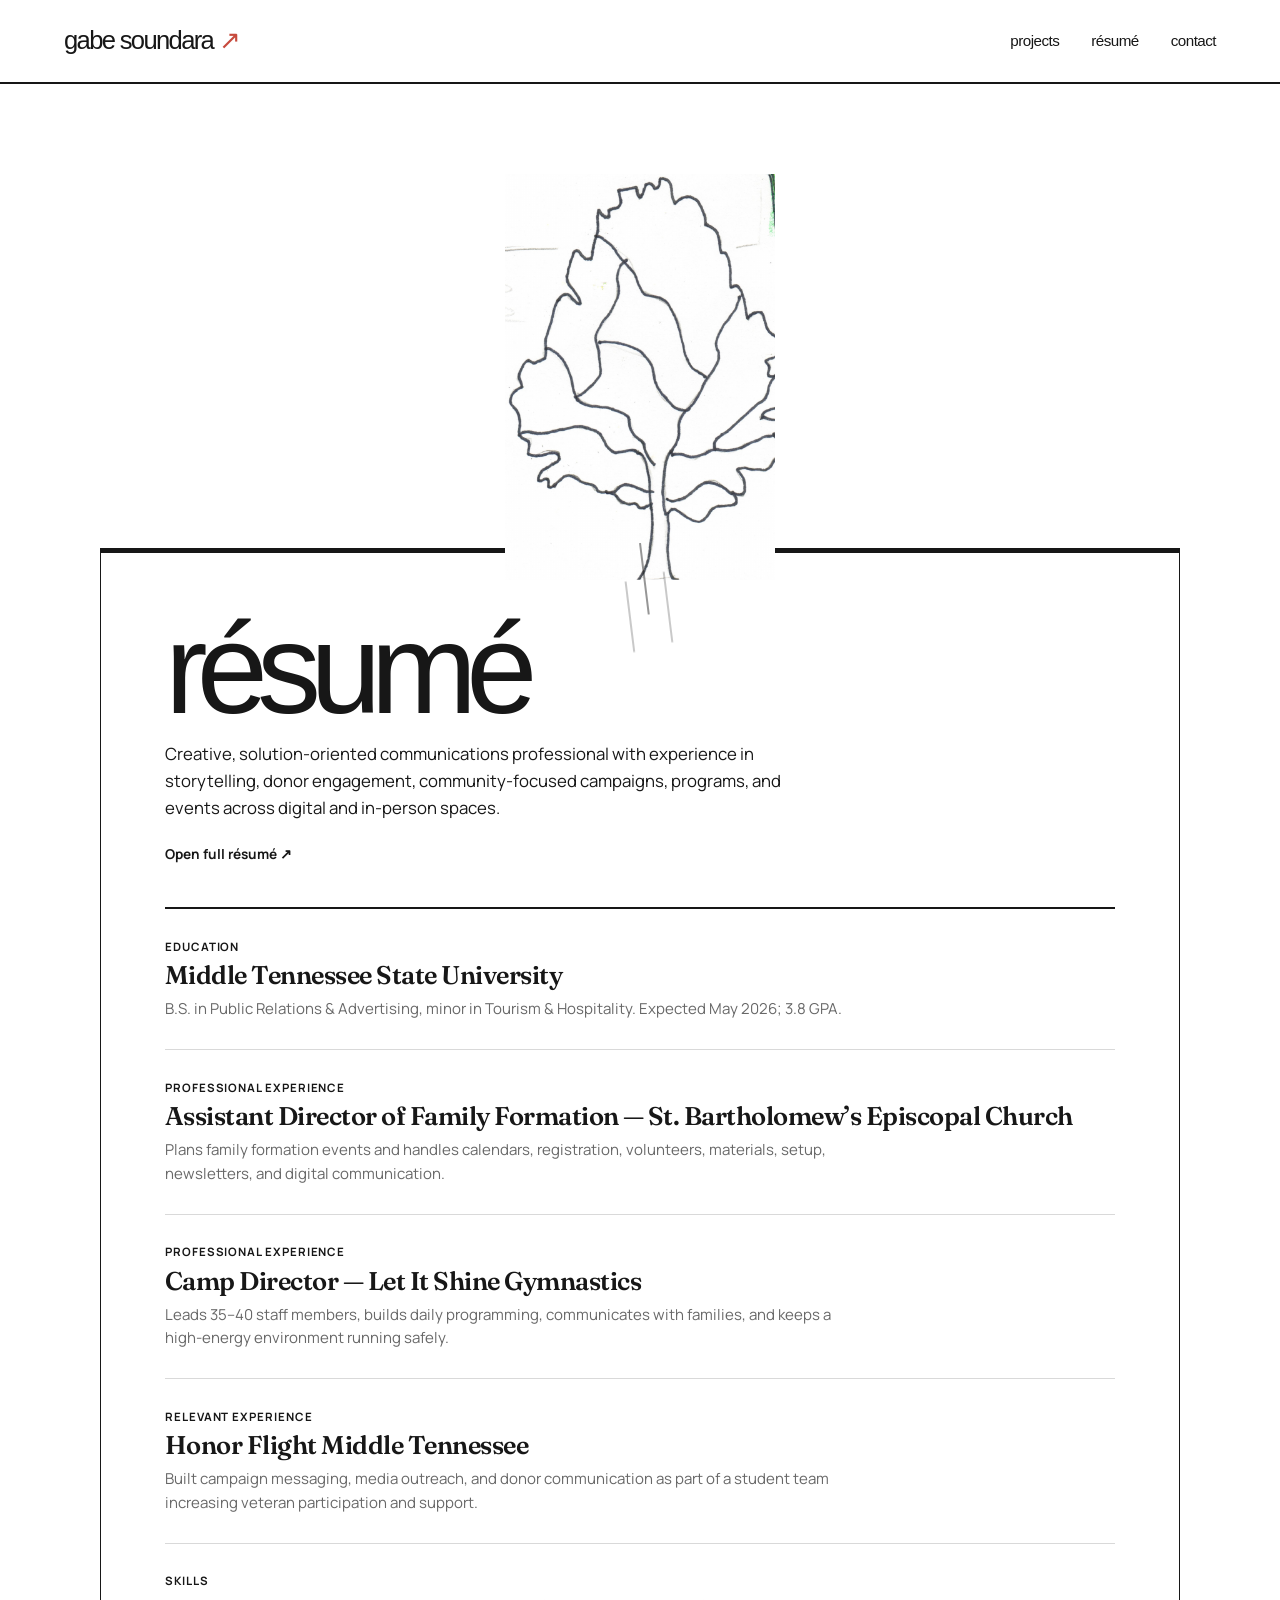
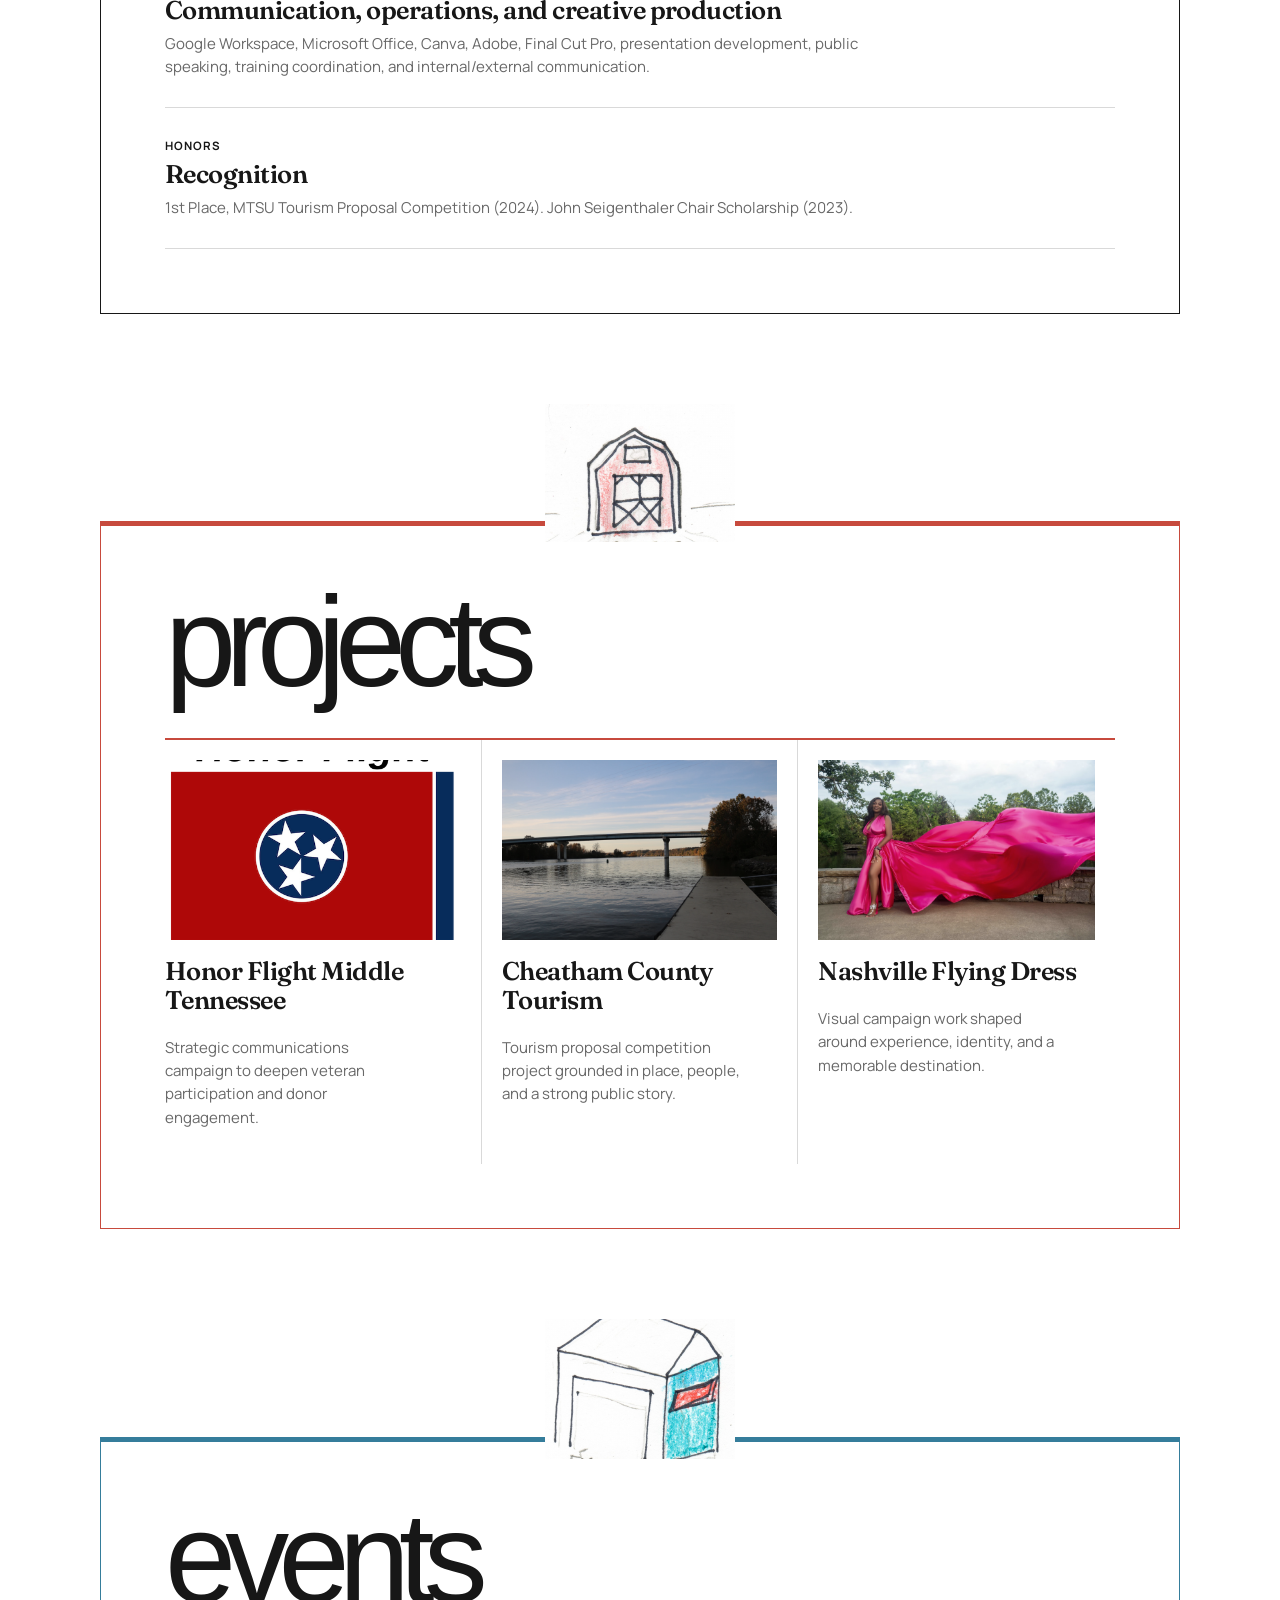
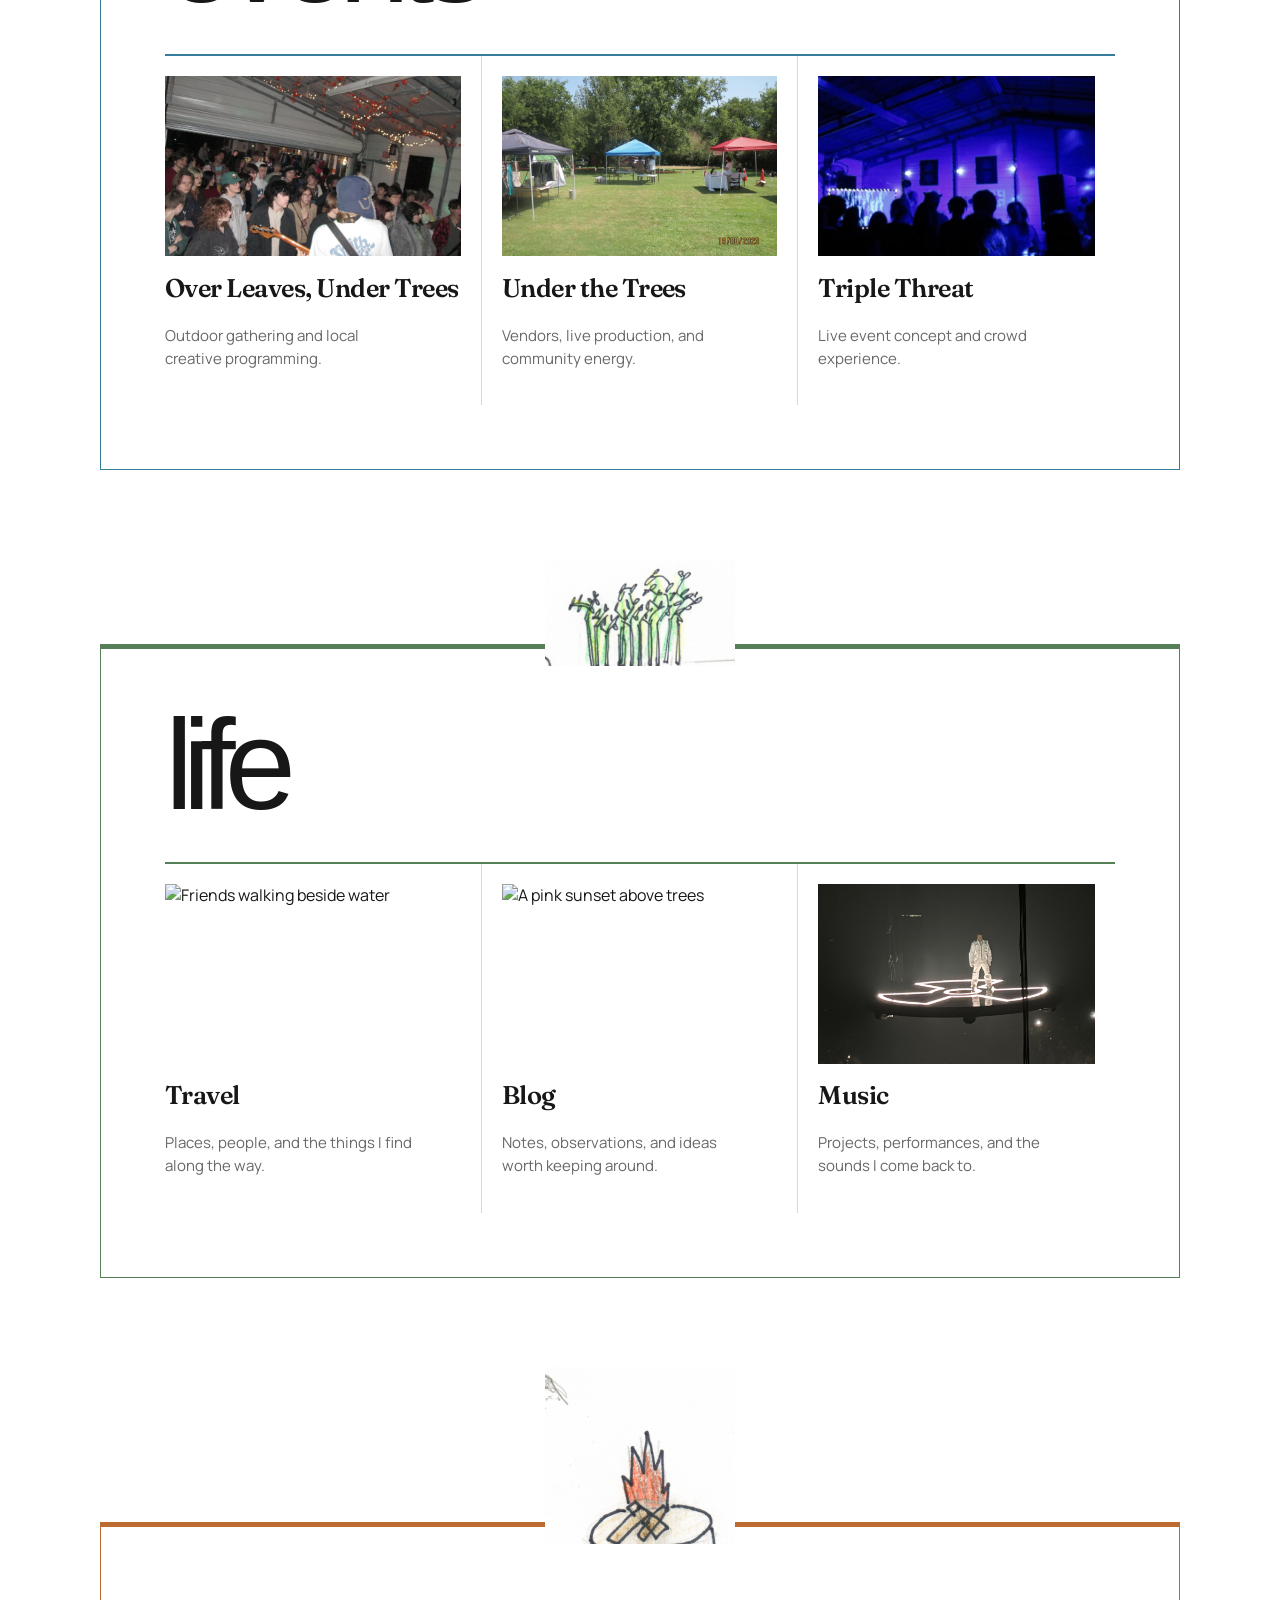
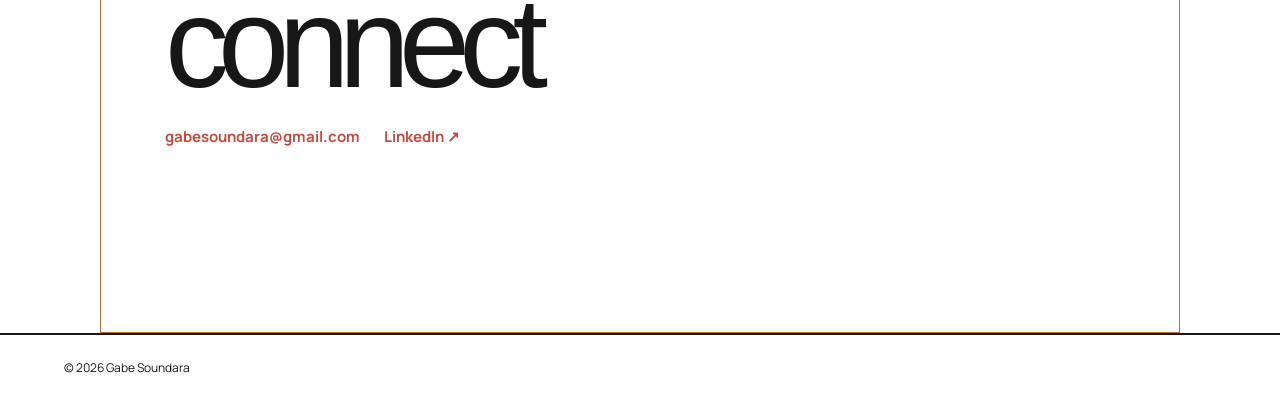
==== index.html @ fdf6e0e4 "Initial backyard portfolio site" ====
<!doctype html>
<html lang="en">
  <head>
    <meta charset="UTF-8" />
    <meta name="viewport" content="width=device-width, initial-scale=1.0" />
    <meta name="description" content="Gabe Soundara — communications, events, and creative work." />
    <title>Gabe Soundara</title>
    <link rel="preconnect" href="https://fonts.googleapis.com" />
    <link rel="preconnect" href="https://fonts.gstatic.com" crossorigin />
    <link href="https://fonts.googleapis.com/css2?family=Fraunces:opsz,wght@9..144,500;9..144,600&family=Manrope:wght@400;500;600;700&display=swap" rel="stylesheet" />
    <link rel="stylesheet" href="styles.css" />
  </head>
  <body>
    <header class="site-header">
      <a class="wordmark" href="#resume">gabe soundara <span>↗</span></a>
      <nav aria-label="Primary navigation">
        <a href="#projects">Projects</a>
        <a href="#resume">Résumé</a>
        <a href="#connect">Contact</a>
      </nav>
    </header>

    <main>
      <section id="map" class="map-section under-construction" aria-label="Interactive backyard map">
        <div class="map-frame">
          <p class="map-caption">the space</p>
          <div class="yard" aria-label="A hand-drawn backyard map with a barn, fire pit, bamboo, garage, and constellation.">
          <img class="constellation" src="assets/original/constellation-original.png" alt="Hand-drawn Scorpio constellation" />
          <div class="map-tree"><img src="assets/original/tree-resume.png" alt="Original hand-drawn tree" /></div>
          <a class="map-place barn" href="#projects" data-label="projects" aria-label="Go to projects">
            <img class="map-drawing" src="assets/original/red-barn-map.png" alt="Hand-drawn red barn" />
            <span class="map-label" aria-hidden="true">projects</span>
          </a>
          <a class="map-place firepit" href="#connect" data-label="connect" aria-label="Go to connect">
            <img class="map-drawing" src="assets/original/fire-pit-map.png" alt="Hand-drawn fire pit" />
            <span class="map-label" aria-hidden="true">connect</span>
          </a>
          <a class="map-place bamboo" href="#life" data-label="life" aria-label="Go to life">
            <img class="map-drawing" src="assets/original/bamboo-map.png" alt="Hand-drawn bamboo" />
            <span class="map-label" aria-hidden="true">life</span>
          </a>
          <a class="map-place garage" href="#events" data-label="events" aria-label="Go to events">
            <img class="map-drawing" src="assets/original/garage-map.png" alt="Hand-drawn white garage" />
            <span class="map-label" aria-hidden="true">events</span>
          </a>
          </div>
        </div>
      </section>

      <div class="section-sketch resume-sketch" aria-hidden="true"><img src="assets/original/tree-resume.png" alt="" /></div>
      <section id="resume" class="content-section place-section resume-section tone-ink">
        <div class="section-intro">
          <h1>Résumé</h1>
          <p class="resume-summary">Creative, solution-oriented communications professional with experience in storytelling, donor engagement, community-focused campaigns, programs, and events across digital and in-person spaces.</p>
          <a class="resume-download" href="assets/GabeSoundara-Resume-9-15.pdf" target="_blank" rel="noreferrer">Open full résumé ↗</a>
        </div>
        <div class="resume-list">
          <article id="resume-mtsu" class="resume-entry">
            <div>
              <p class="entry-type">Education</p>
              <h2>Middle Tennessee State University</h2>
              <p>B.S. in Public Relations &amp; Advertising, minor in Tourism &amp; Hospitality. Expected May 2026; 3.8 GPA.</p>
            </div>
          </article>
          <article id="resume-st-barts" class="resume-entry">
            <div>
              <p class="entry-type">Professional experience</p>
              <h2>Assistant Director of Family Formation — St. Bartholomew’s Episcopal Church</h2>
              <p>Plans family formation events and handles calendars, registration, volunteers, materials, setup, newsletters, and digital communication.</p>
            </div>
          </article>
          <article id="resume-let-it-shine" class="resume-entry">
            <div>
              <p class="entry-type">Professional experience</p>
              <h2>Camp Director — Let It Shine Gymnastics</h2>
              <p>Leads 35–40 staff members, builds daily programming, communicates with families, and keeps a high-energy environment running safely.</p>
            </div>
          </article>
          <article id="resume-honor-flight" class="resume-entry">
            <div>
              <p class="entry-type">Relevant experience</p>
              <h2>Honor Flight Middle Tennessee</h2>
              <p>Built campaign messaging, media outreach, and donor communication as part of a student team increasing veteran participation and support.</p>
            </div>
          </article>
          <article id="resume-skills" class="resume-entry">
            <div>
              <p class="entry-type">Skills</p>
              <h2>Communication, operations, and creative production</h2>
              <p>Google Workspace, Microsoft Office, Canva, Adobe, Final Cut Pro, presentation development, public speaking, training coordination, and internal/external communication.</p>
            </div>
          </article>
          <article id="resume-honors" class="resume-entry">
            <div>
              <p class="entry-type">Honors</p>
              <h2>Recognition</h2>
              <p>1st Place, MTSU Tourism Proposal Competition (2024). John Seigenthaler Chair Scholarship (2023).</p>
            </div>
          </article>
        </div>
      </section>

      <div class="section-sketch" aria-hidden="true"><img src="assets/original/red-barn-map.png" alt="" /></div>
      <section id="projects" class="content-section place-section projects-section tone-red">
        <div class="section-intro">
          <h1>Projects</h1>
        </div>
        <div class="simple-list">
          <article>
            <a class="card-link" href="projects/honor-flight.html"><img class="section-image" src="assets/current-site/campaign3.jpg" alt="Honor Flight of Middle Tennessee campaign image" /><h2>Honor Flight Middle Tennessee</h2></a>
            <p>Strategic communications campaign to deepen veteran participation and donor engagement.</p>
          </article>
          <article>
            <a class="card-link" href="projects/cheatham-tourism.html"><img class="section-image" src="assets/current-site/web/cheatham-tourism.jpg" alt="Cheatham County Tourism project image" /><h2>Cheatham County Tourism</h2></a>
            <p>Tourism proposal competition project grounded in place, people, and a strong public story.</p>
          </article>
          <article>
            <a class="card-link" href="projects/nashville-flying-dress.html"><img class="section-image" src="assets/current-site/web/nashville-flying-dress.jpg" alt="Nashville Flying Dress project image" /><h2>Nashville Flying Dress</h2></a>
            <p>Visual campaign work shaped around experience, identity, and a memorable destination.</p>
          </article>
        </div>
      </section>

      <div class="section-sketch" aria-hidden="true"><img src="assets/original/garage-map.png" alt="" /></div>
      <section id="events" class="content-section place-section tone-blue">
        <div class="section-intro">
          <h1>Events</h1>
        </div>
        <div class="simple-list compact-list">
          <article><a class="card-link" href="events/over-the-leaves.html"><img class="section-image" src="assets/current-site/web/over-the-leaves.jpg" alt="Over the Leaves event" /><h2>Over Leaves, Under Trees</h2></a><p>Outdoor gathering and local creative programming.</p></article>
          <article><a class="card-link" href="events/under-the-trees.html"><img class="section-image" src="assets/current-site/web/under-the-trees.jpg" alt="Under the Trees music festival" /><h2>Under the Trees</h2></a><p>Vendors, live production, and community energy.</p></article>
          <article><a class="card-link" href="events/triple-threat.html"><img class="section-image" src="assets/current-site/web/triple-threat.jpg" alt="Triple Threat crowd" /><h2>Triple Threat</h2></a><p>Live event concept and crowd experience.</p></article>
        </div>
      </section>

      <div class="section-sketch" aria-hidden="true"><img src="assets/original/bamboo-map.png" alt="" /></div>
      <section id="life" class="content-section place-section tone-green">
        <div class="section-intro">
          <h1>Life</h1>
        </div>
        <div class="simple-list life-list">
          <article>
            <img class="section-image" src="assets/photos/outdoor-walk.png" alt="Friends walking beside water" />
            <h2>Travel</h2>
            <p>Places, people, and the things I find along the way.</p>
          </article>
          <article>
            <img class="section-image" src="assets/photos/sunset-tree.png" alt="A pink sunset above trees" />
            <h2>Blog</h2>
            <p>Notes, observations, and ideas worth keeping around.</p>
          </article>
          <article>
            <img class="section-image" src="assets/photos/live-stage.png" alt="Live music performance" />
            <h2>Music</h2>
            <p>Projects, performances, and the sounds I come back to.</p>
          </article>
        </div>
      </section>

      <div class="section-sketch" aria-hidden="true"><img src="assets/original/fire-pit-map.png" alt="" /></div>
      <section id="connect" class="content-section place-section connect-section tone-orange">
        <div class="section-intro">
          <h1>Connect</h1>
          <p class="contact-links">
            <a href="mailto:gabesoundara@gmail.com">gabesoundara@gmail.com</a>
            <a href="https://www.linkedin.com/in/gabe-soundara/" target="_blank" rel="noreferrer">LinkedIn ↗</a>
          </p>
        </div>
      </section>
    </main>

    <footer>© <span id="year"></span> Gabe Soundara</footer>
    <script src="script.js"></script>
  </body>
</html>
---- styles.css ----
:root {
  --paper: #ffffff;
  --ink: #171717;
  --muted: #686868;
  --line: #d9d9d9;
  --red: #c74a3d;
  --blue: #357d9b;
  --green: #557f56;
  --orange: #bd6c31;
}

* { box-sizing: border-box; }
html { scroll-behavior: smooth; scroll-padding-top: 5rem; }
body { margin: 0; background: var(--paper); color: var(--ink); font-family: Manrope, Arial, sans-serif; }
a { color: inherit; }

.site-header {
  min-height: 84px; padding: 1.25rem clamp(1.5rem, 5vw, 5rem); display: flex;
  justify-content: space-between; align-items: center; border-bottom: 2px solid var(--ink);
  position: sticky; top: 0; background: rgba(255,255,255,.97); z-index: 10;
}
.wordmark { text-decoration: none; font: 500 clamp(1.2rem, 2vw, 1.7rem)/1 "Helvetica Neue", Helvetica, Arial, sans-serif; letter-spacing: -.065em; text-transform: lowercase; }
.wordmark span { color: var(--red); }
nav { display: flex; gap: clamp(1rem, 2.5vw, 2.5rem); }
nav a { font: 500 .95rem/1 "Helvetica Neue", Helvetica, Arial, sans-serif; letter-spacing: -.035em; text-decoration: none; text-transform: lowercase; }
nav a:hover { color: var(--red); }

.map-section { padding: clamp(2.2rem, 5vw, 4rem) 1.25rem 1rem; }
.map-section.under-construction { display: none; }
.map-frame { width: calc(100% - 2rem); max-width: 860px; margin: 0 auto; padding: .9rem; border: 1.5px solid var(--ink); border-top-width: 5px; }
.map-caption { margin: 0 0 .6rem; font: 600 .72rem/1 Manrope, sans-serif; letter-spacing: .09em; text-transform: uppercase; }
.yard {
  width: 100%; aspect-ratio: 16 / 10; margin: 0 auto; position: relative;
  background: #fff;
}
.constellation { position: absolute; z-index: 1; top: 3%; right: 7%; width: 33%; height: auto; mix-blend-mode: multiply; opacity: .82; }
.map-tree { position: absolute; z-index: 1; left: 31%; top: 19%; width: 38%; overflow: hidden; background: #fff; }
.map-tree img { width: 100%; height: auto; display: block; clip-path: inset(0 7% 0 7%); }
.map-place { position: absolute; z-index: 2; display: block; width: 18%; text-decoration: none; cursor: pointer; transition: transform .18s ease; }
.map-drawing { width: 100%; height: auto; display: block; mix-blend-mode: multiply; filter: none; transition: filter .22s ease; }
.map-label { position: absolute; left: 50%; top: calc(100% + 6px); transform: translateX(-50%); color: var(--ink); font-size: .72rem; font-weight: 700; letter-spacing: .08em; text-transform: uppercase; opacity: 0; pointer-events: none; white-space: nowrap; transition: opacity .16s ease; }
.map-place:hover, .map-place:focus-visible { transform: rotate(-2deg) translateY(-4px); outline: none; }
.map-place:hover .map-label, .map-place:focus-visible .map-label { opacity: 1; }
.map-place:hover .map-drawing, .map-place:focus-visible .map-drawing { filter: saturate(1.12); }
.map-place:focus-visible .map-drawing { outline: 2px solid var(--red); outline-offset: 4px; }
.barn { left: 4%; top: 42%; width: 23%; }
.firepit { left: 8%; top: 69%; width: 21%; }
.bamboo { right: 4%; top: 42%; width: 23%; }
.garage { right: 4%; top: 68%; width: 23%; }


.section-sketch { width: min(190px, 36vw); margin: clamp(3.5rem, 7vw, 6rem) auto -1.35rem; position: relative; z-index: 1; text-align: center; }
.section-sketch img { width: 100%; display: block; mix-blend-mode: multiply; }
.resume-sketch { width: min(300px, 50vw); margin-bottom: -2rem; }
.resume-sketch img { clip-path: inset(0 5% 0 5%); }
.resume-sketch::after { content: ""; position: absolute; left: 50%; top: 91%; width: 2px; height: 72px; transform: translateX(-50%) rotate(-7deg); transform-origin: top; background: var(--ink); box-shadow: -19px 36px 0 -0.5px var(--ink), 20px 31px 0 -0.5px var(--ink); opacity: .45; pointer-events: none; }
.content-section { width: min(1080px, calc(100% - 2.5rem)); margin: 0 auto; padding: clamp(2.25rem, 5vw, 4.5rem); border: 1px solid var(--section, var(--line)); border-top: 5px solid var(--section, var(--ink)); }
.section-intro { max-width: 740px; margin: 0 0 2.7rem; }
.eyebrow { margin: 0 0 .7rem; color: var(--section, var(--muted)); font-size: .78rem; font-weight: 700; letter-spacing: .08em; text-transform: uppercase; }
.tone-ink { --section: var(--ink); }.tone-red { --section: var(--red); }.tone-blue { --section: var(--blue); }.tone-green { --section: var(--green); }.tone-orange { --section: var(--orange); }
h1, h2, p { margin-top: 0; }
h1 { margin-bottom: 0; font-family: "Helvetica Neue", Helvetica, Arial, sans-serif; font-size: clamp(4rem, 10vw, 9.5rem); font-weight: 500; line-height: .82; letter-spacing: -.085em; text-transform: lowercase; }
h2 { font: 600 clamp(1.25rem, 2vw, 1.65rem)/1.12 Fraunces, Georgia, serif; letter-spacing: -.02em; }
p { font-size: .94rem; line-height: 1.55; }

.simple-list { display: grid; grid-template-columns: repeat(3, 1fr); border-top: 2px solid var(--section, var(--ink)); }
.simple-list article { min-height: 190px; padding: 1.25rem 1.25rem 1.25rem 0; border-right: 1px solid var(--line); }
.simple-list article + article { padding-left: 1.25rem; }
.simple-list article:last-child { border-right: 0; }
.simple-list p { max-width: 250px; color: var(--muted); }
.section-image { width: 100%; height: 180px; display: block; margin: 0 0 1.1rem; object-fit: cover; filter: saturate(.82); transition: filter .2s ease, transform .2s ease; }
.simple-list article:hover .section-image { filter: saturate(1.1); transform: scale(1.015); }
.card-link { display: block; text-decoration: none; }
.card-link h2 { transition: color .2s ease; }
.card-link:hover h2 { color: var(--section, var(--red)); }

.resume-download { display: inline-block; margin-top: 1.45rem; color: var(--section, var(--red)); font-size: .85rem; font-weight: 700; text-decoration: none; }
.resume-download:hover { text-decoration: underline; }
.resume-summary { max-width: 640px; margin: 1.2rem 0 0; font-size: 1.05rem; line-height: 1.6; }
.resume-list { border-top: 2px solid var(--ink); }
.resume-entry { padding: 1.8rem 0; border-bottom: 1px solid var(--line); scroll-margin-top: 6.5rem; }
.resume-entry:target { background: #fff8f6; margin-inline: -1rem; padding-inline: 1rem; }
.resume-entry h2 { margin: 0 0 .45rem; }
.resume-entry p:last-child { max-width: 700px; margin-bottom: 0; color: var(--muted); }
.entry-type { margin-bottom: .35rem; color: var(--ink) !important; font-size: .72rem; font-weight: 700; letter-spacing: .08em; text-transform: uppercase; }

.connect-section { padding-bottom: clamp(5rem, 11vw, 10rem); }
.contact-links { display: flex; flex-wrap: wrap; gap: .7rem 1.5rem; margin: 1.8rem 0 0; }
.contact-links a { color: var(--red); font-weight: 700; text-decoration: none; }
.contact-links a:hover { text-decoration: underline; }
footer { padding: 1.5rem clamp(1.5rem, 5vw, 5rem); border-top: 2px solid var(--ink); font-size: .75rem; }

@media (max-width: 720px) {
  .site-header { min-height: 72px; padding-inline: 1.25rem; }
  .wordmark { font-size: 1.05rem; }
  nav { gap: .75rem; }
  nav a { font-size: .8rem; }
  .map-section { padding-inline: .75rem; }
  .map-frame { width: calc(100% - 1rem); padding: .65rem; }
  .yard { aspect-ratio: 1 / 1.05; }
  .constellation { width: 42%; right: 2%; top: 3%; }
  .map-tree { left: 28%; top: 20%; width: 44%; }
  .map-place { width: 31%; }
  .barn { left: -1%; top: 44%; }.firepit { left: 3%; top: 70%; width: 28%; }.bamboo { right: -1%; top: 44%; width: 31%; }.garage { right: 0; top: 69%; width: 30%; }
  .section-sketch { margin-top: 3rem; }
  .content-section { width: min(100% - 1.5rem, 1080px); padding: 1.5rem; }
  .simple-list { grid-template-columns: 1fr; }.simple-list article, .simple-list article + article { min-height: auto; padding: 1.15rem 0; border-right: 0; border-bottom: 1px solid var(--line); }.simple-list article:last-child { border-bottom: 0; }
}
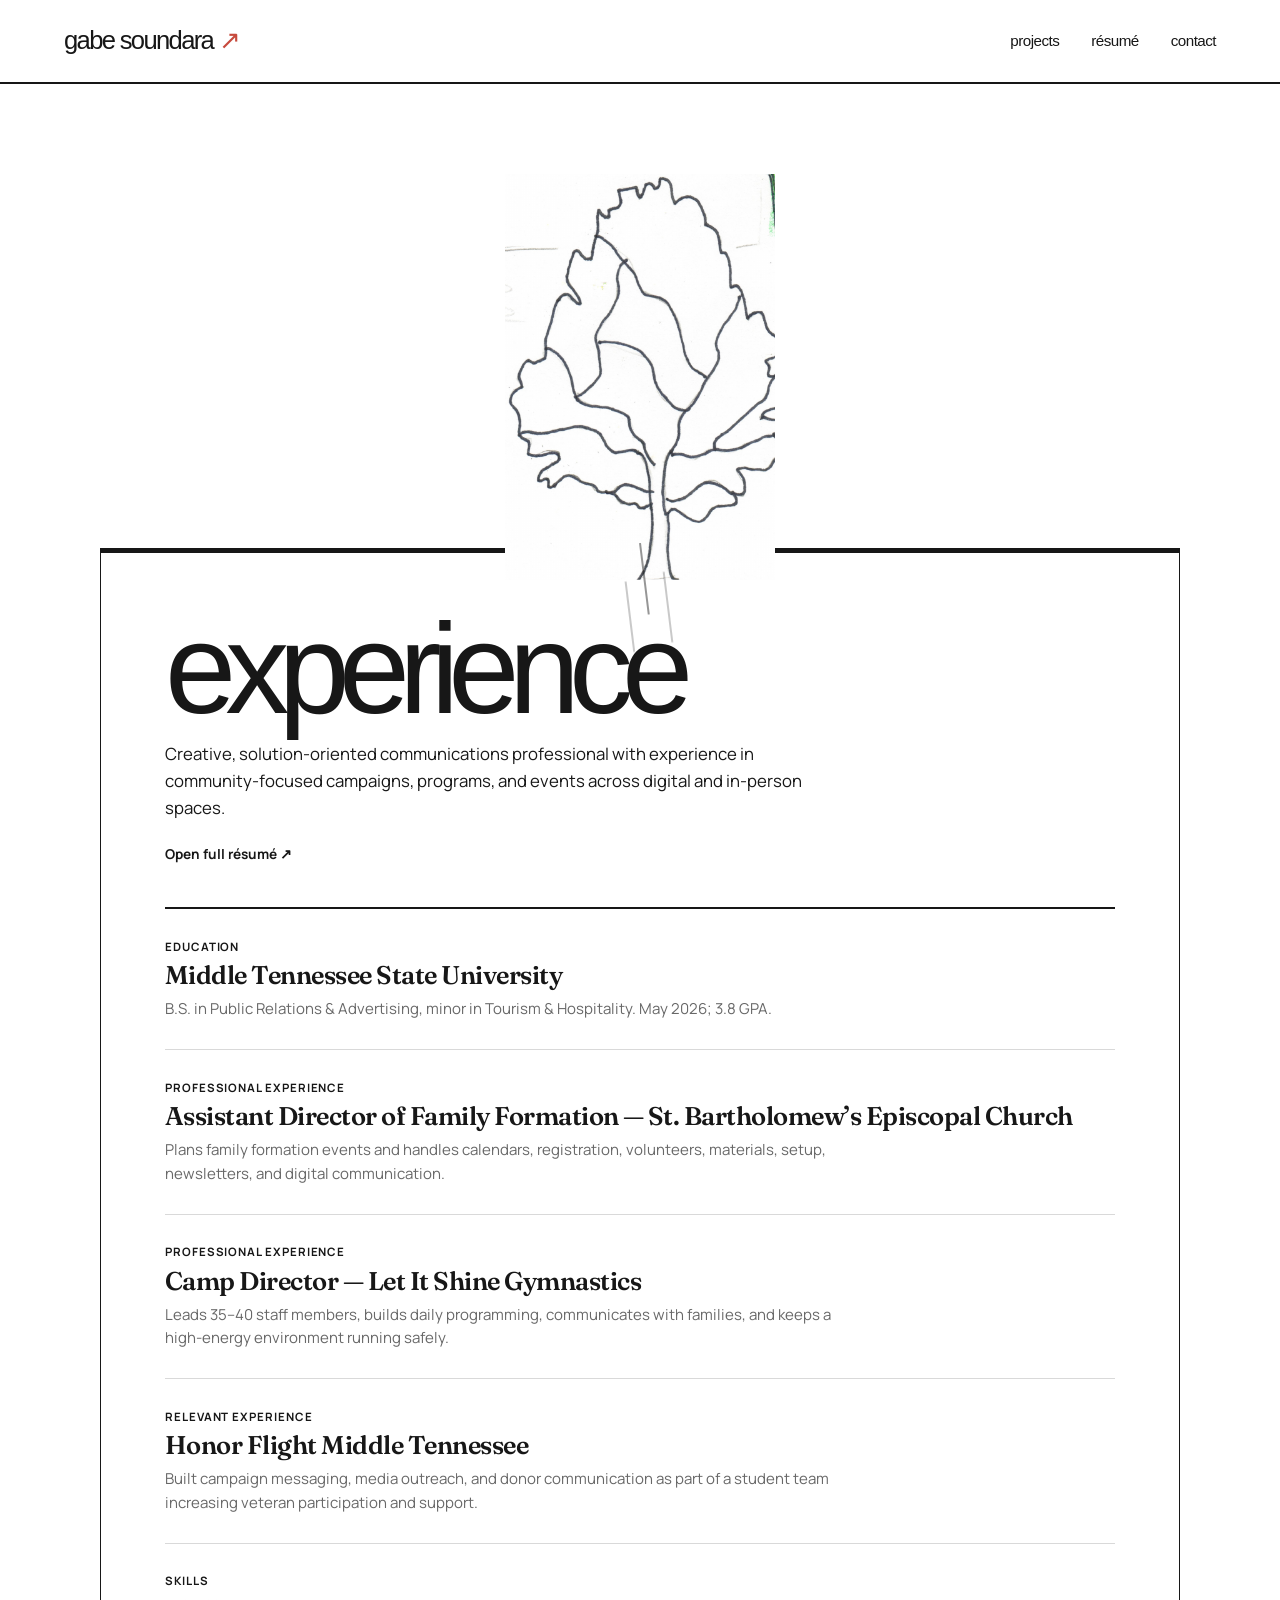
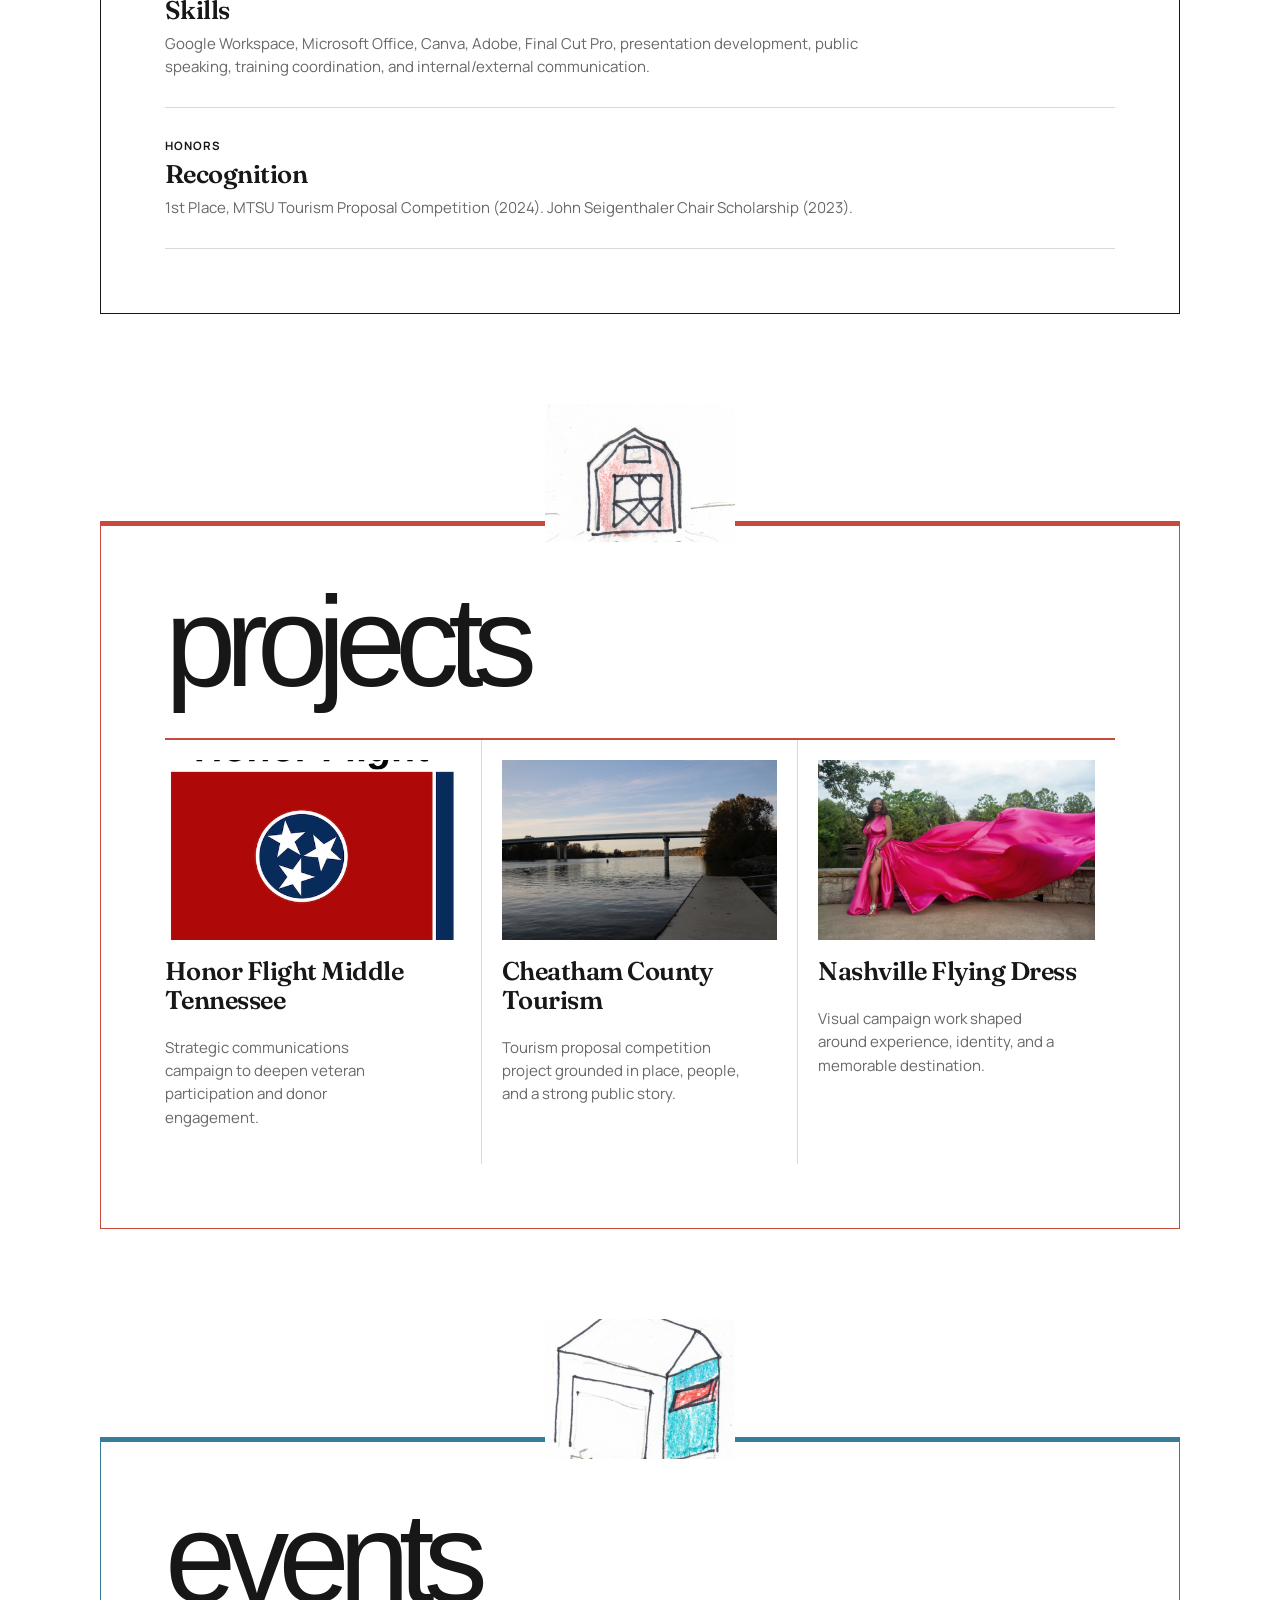
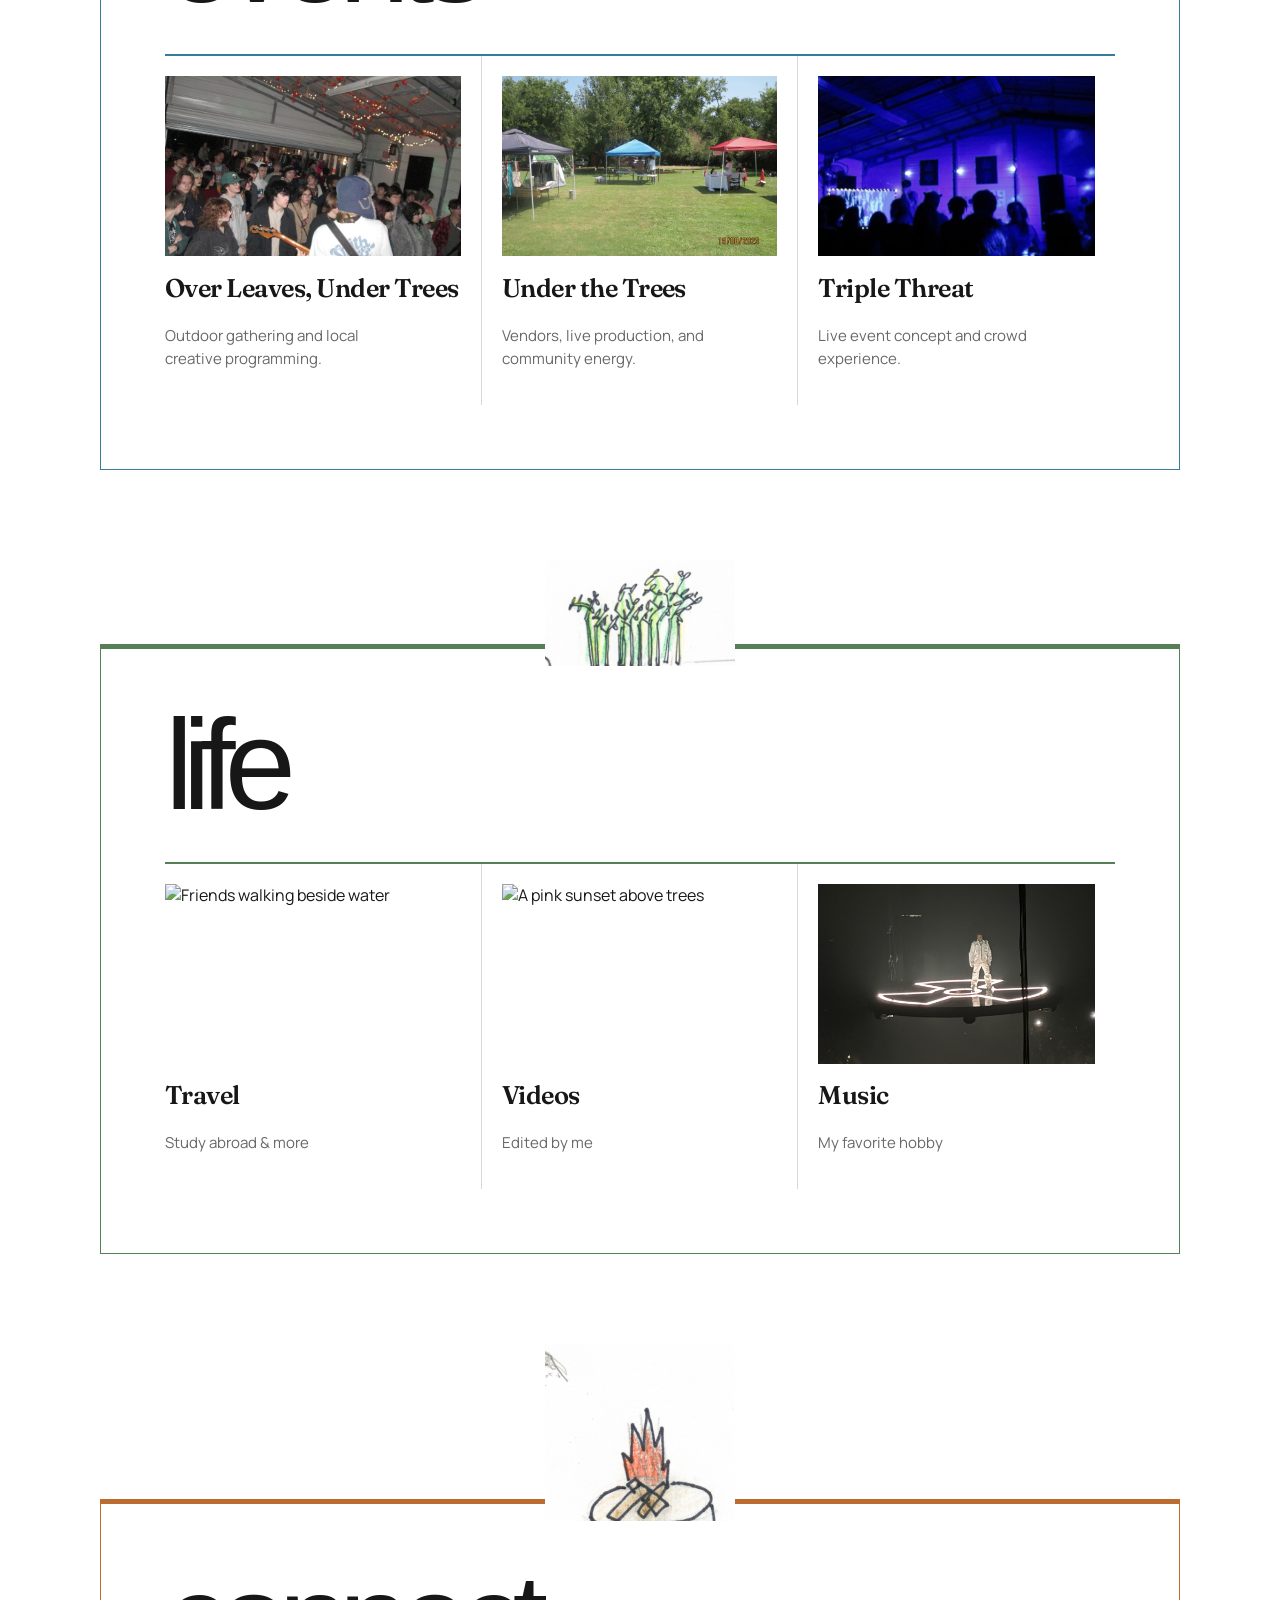
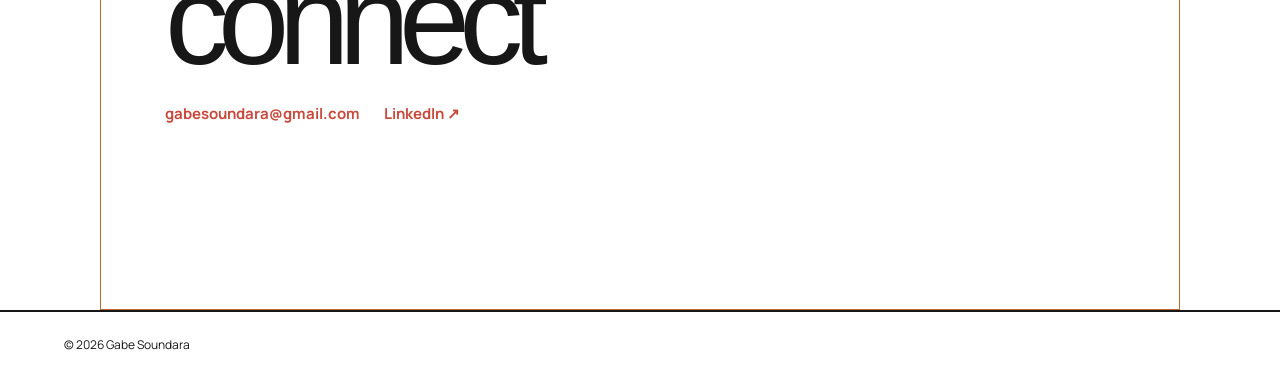
==== commit 9baf54a4: "Revise résumé section titles and content Updated résumé section headings and descriptions for clarit" ====
--- a/index.html
+++ b/index.html
@@ -50,8 +50,8 @@
       <div class="section-sketch resume-sketch" aria-hidden="true"><img src="assets/original/tree-resume.png" alt="" /></div>
       <section id="resume" class="content-section place-section resume-section tone-ink">
         <div class="section-intro">
-          <h1>Résumé</h1>
-          <p class="resume-summary">Creative, solution-oriented communications professional with experience in storytelling, donor engagement, community-focused campaigns, programs, and events across digital and in-person spaces.</p>
+          <h1>experience</h1>
+          <p class="resume-summary">Creative, solution-oriented communications professional with experience in community-focused campaigns, programs, and events across digital and in-person spaces.</p>
           <a class="resume-download" href="assets/GabeSoundara-Resume-9-15.pdf" target="_blank" rel="noreferrer">Open full résumé ↗</a>
         </div>
         <div class="resume-list">
@@ -59,7 +59,7 @@
             <div>
               <p class="entry-type">Education</p>
               <h2>Middle Tennessee State University</h2>
-              <p>B.S. in Public Relations &amp; Advertising, minor in Tourism &amp; Hospitality. Expected May 2026; 3.8 GPA.</p>
+              <p>B.S. in Public Relations &amp; Advertising, minor in Tourism &amp; Hospitality. May 2026; 3.8 GPA.</p>
             </div>
           </article>
           <article id="resume-st-barts" class="resume-entry">
@@ -86,7 +86,7 @@
           <article id="resume-skills" class="resume-entry">
             <div>
               <p class="entry-type">Skills</p>
-              <h2>Communication, operations, and creative production</h2>
+              <h2>Skills</h2>
               <p>Google Workspace, Microsoft Office, Canva, Adobe, Final Cut Pro, presentation development, public speaking, training coordination, and internal/external communication.</p>
             </div>
           </article>
@@ -142,17 +142,17 @@
           <article>
             <img class="section-image" src="assets/photos/outdoor-walk.png" alt="Friends walking beside water" />
             <h2>Travel</h2>
-            <p>Places, people, and the things I find along the way.</p>
+            <p>Study abroad & more</p>
           </article>
           <article>
             <img class="section-image" src="assets/photos/sunset-tree.png" alt="A pink sunset above trees" />
-            <h2>Blog</h2>
-            <p>Notes, observations, and ideas worth keeping around.</p>
+            <h2>Videos</h2>
+            <p>Edited by me</p>
           </article>
           <article>
             <img class="section-image" src="assets/photos/live-stage.png" alt="Live music performance" />
             <h2>Music</h2>
-            <p>Projects, performances, and the sounds I come back to.</p>
+            <p>My favorite hobby</p>
           </article>
         </div>
       </section>
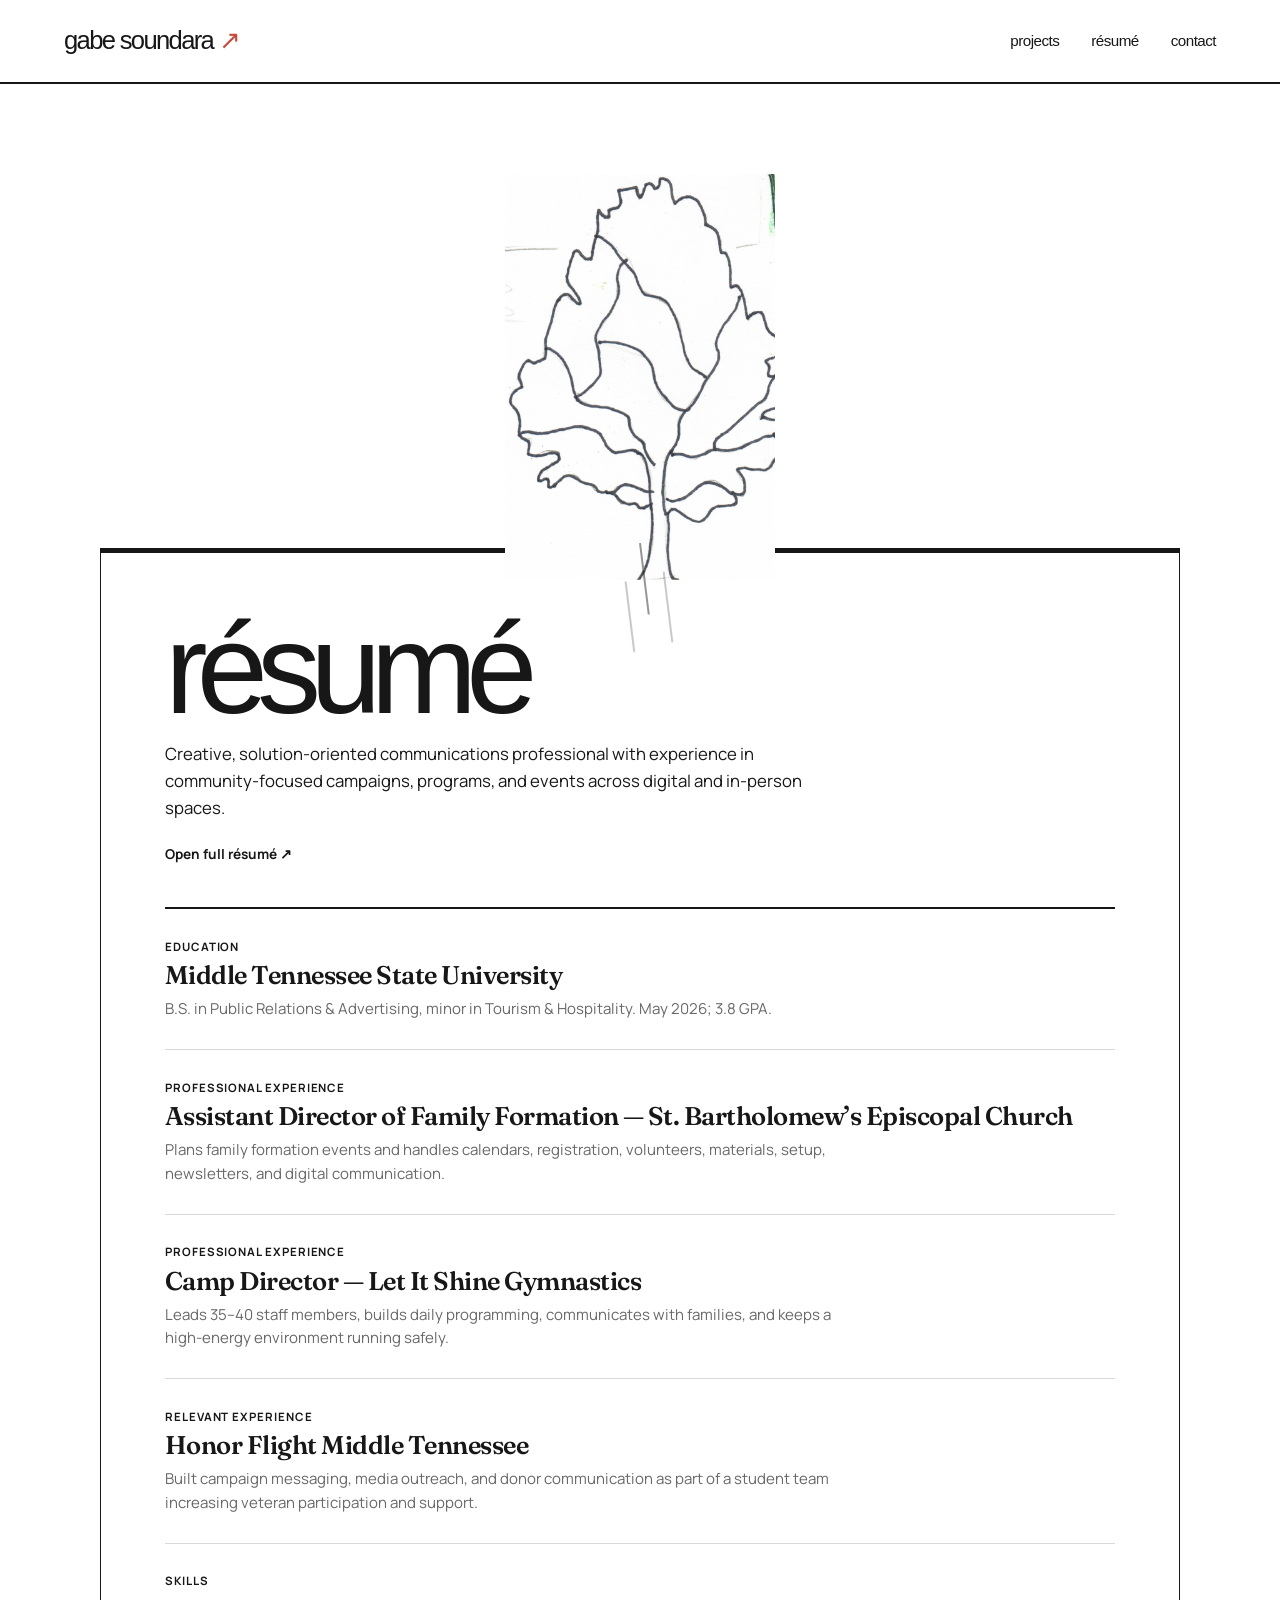
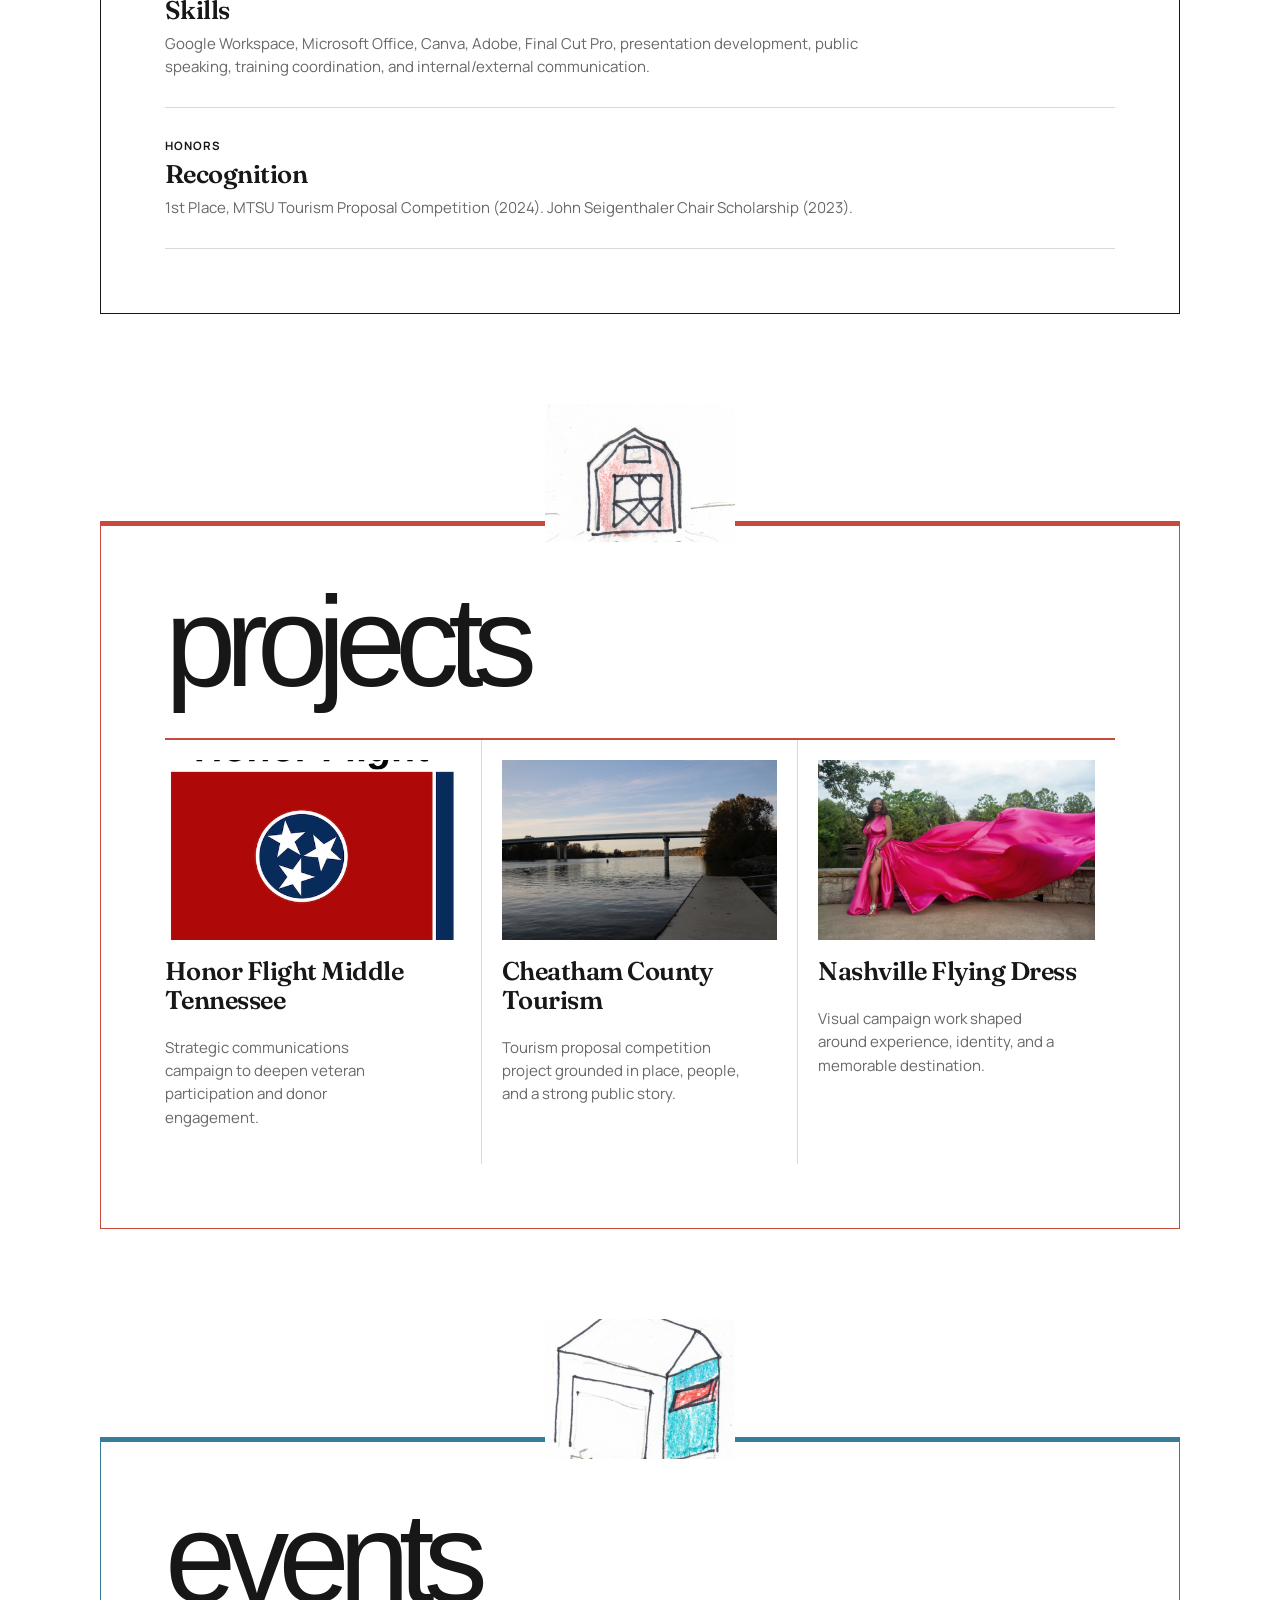
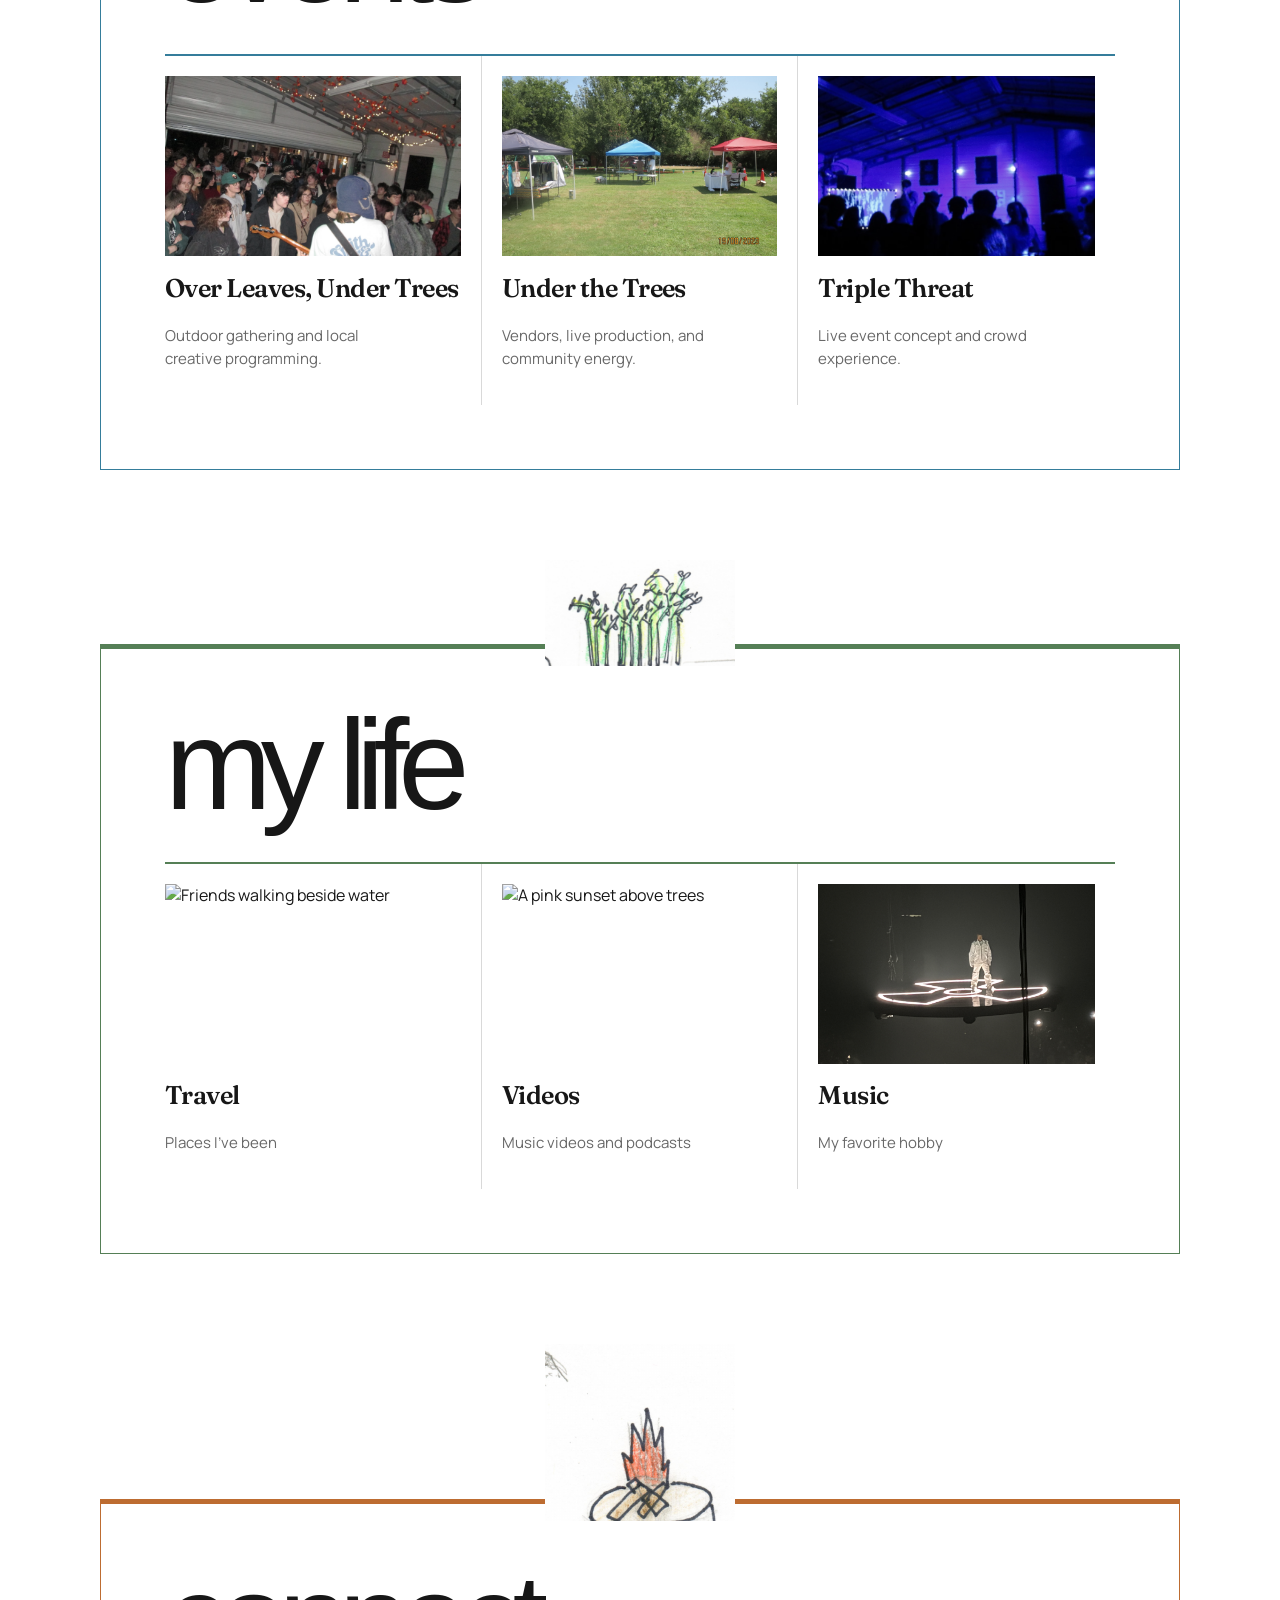
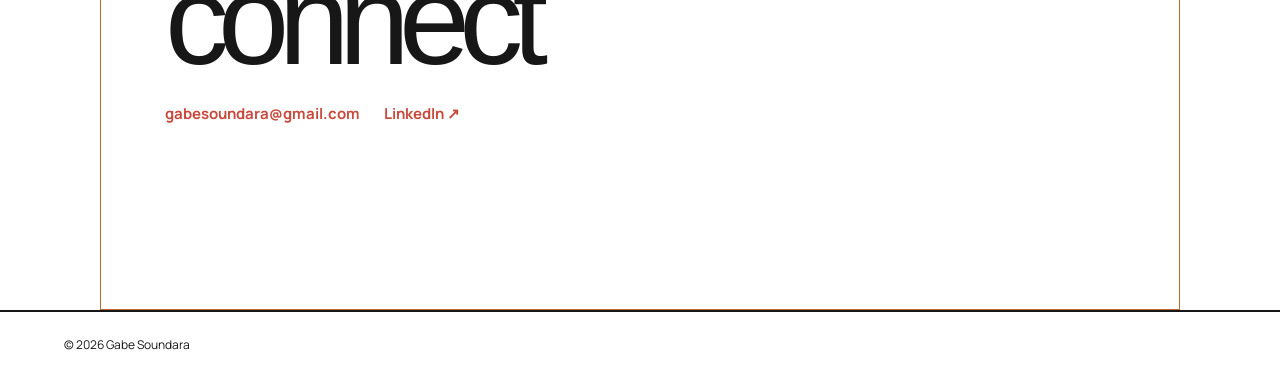
==== commit 17711404: "Revise section titles and content in index.html Updated headings and descriptions in the resume and " ====
--- a/index.html
+++ b/index.html
@@ -50,7 +50,7 @@
       <div class="section-sketch resume-sketch" aria-hidden="true"><img src="assets/original/tree-resume.png" alt="" /></div>
       <section id="resume" class="content-section place-section resume-section tone-ink">
         <div class="section-intro">
-          <h1>experience</h1>
+          <h1>Résumé</h1>
           <p class="resume-summary">Creative, solution-oriented communications professional with experience in community-focused campaigns, programs, and events across digital and in-person spaces.</p>
           <a class="resume-download" href="assets/GabeSoundara-Resume-9-15.pdf" target="_blank" rel="noreferrer">Open full résumé ↗</a>
         </div>
@@ -136,18 +136,18 @@
       <div class="section-sketch" aria-hidden="true"><img src="assets/original/bamboo-map.png" alt="" /></div>
       <section id="life" class="content-section place-section tone-green">
         <div class="section-intro">
-          <h1>Life</h1>
+          <h1>my Life</h1>
         </div>
         <div class="simple-list life-list">
           <article>
             <img class="section-image" src="assets/photos/outdoor-walk.png" alt="Friends walking beside water" />
             <h2>Travel</h2>
-            <p>Study abroad & more</p>
+            <p>Places I've been</p>
           </article>
           <article>
             <img class="section-image" src="assets/photos/sunset-tree.png" alt="A pink sunset above trees" />
             <h2>Videos</h2>
-            <p>Edited by me</p>
+            <p>Music videos and podcasts</p>
           </article>
           <article>
             <img class="section-image" src="assets/photos/live-stage.png" alt="Live music performance" />
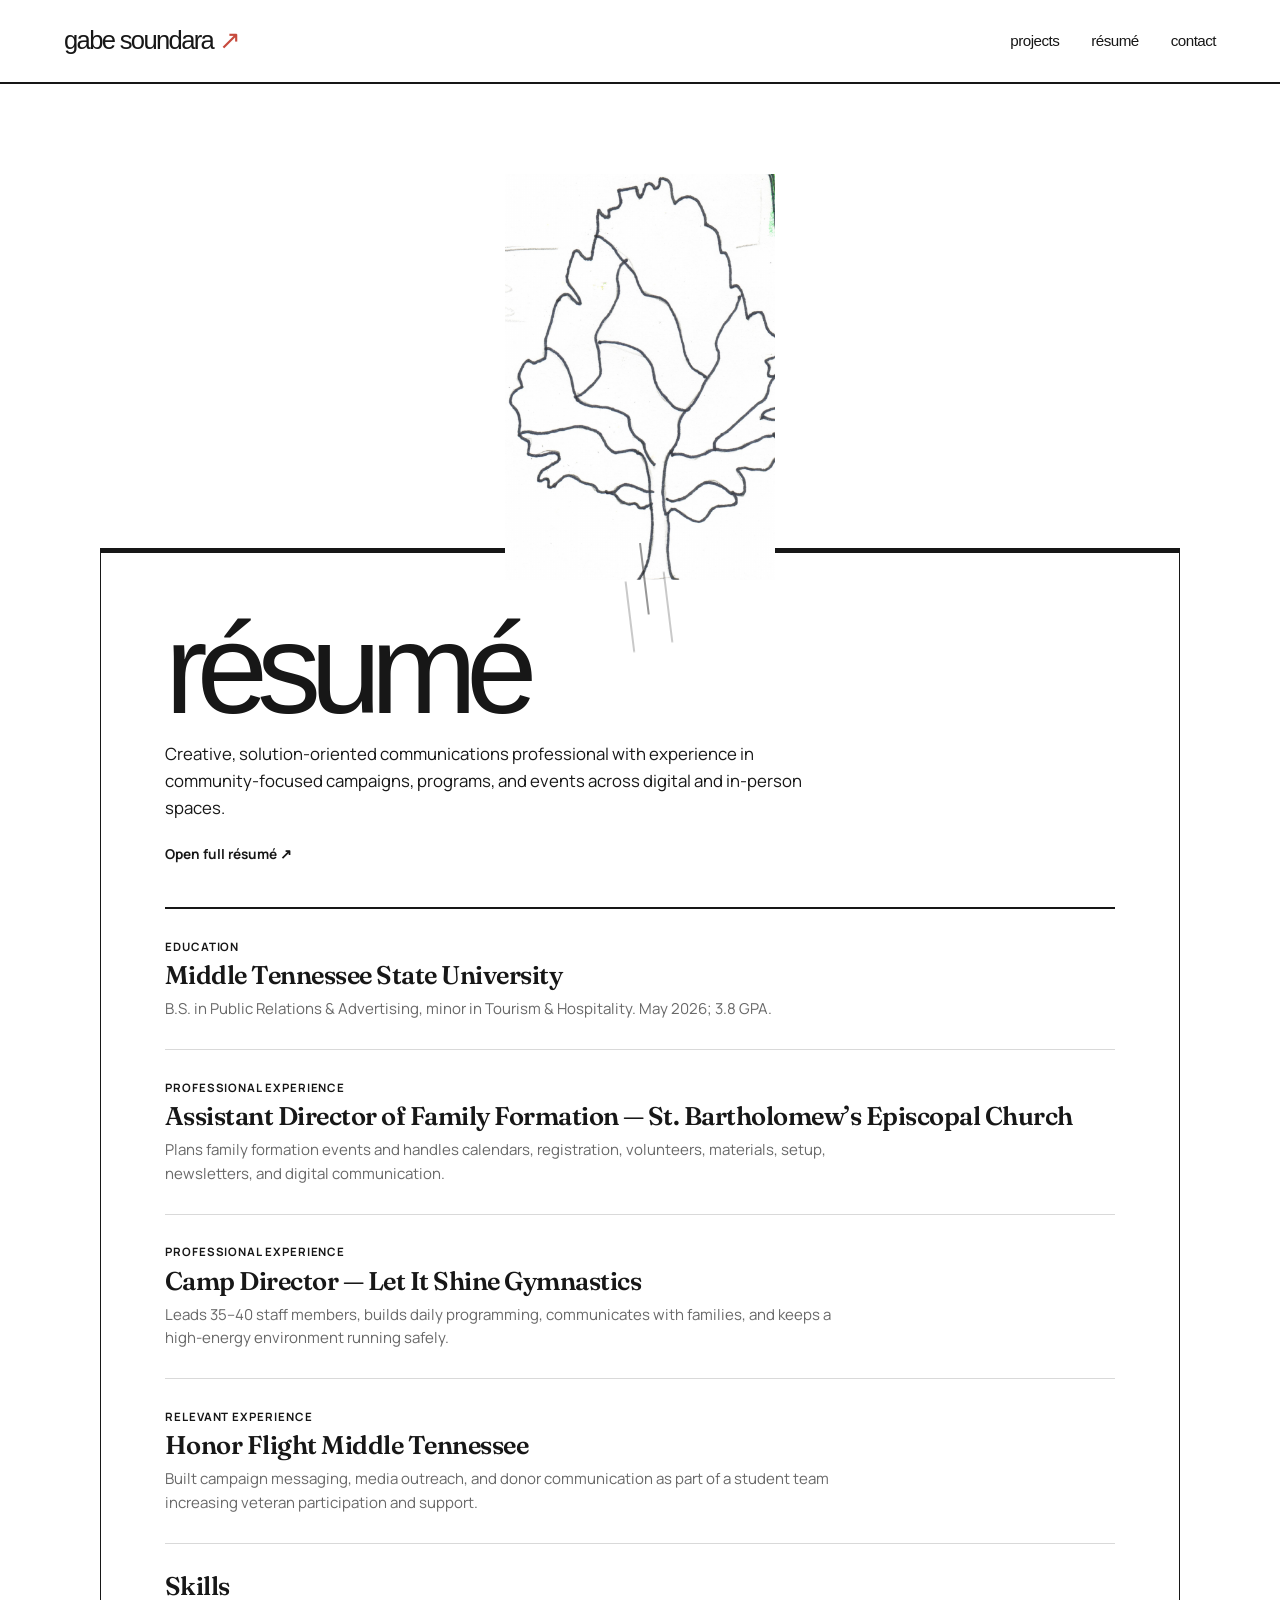
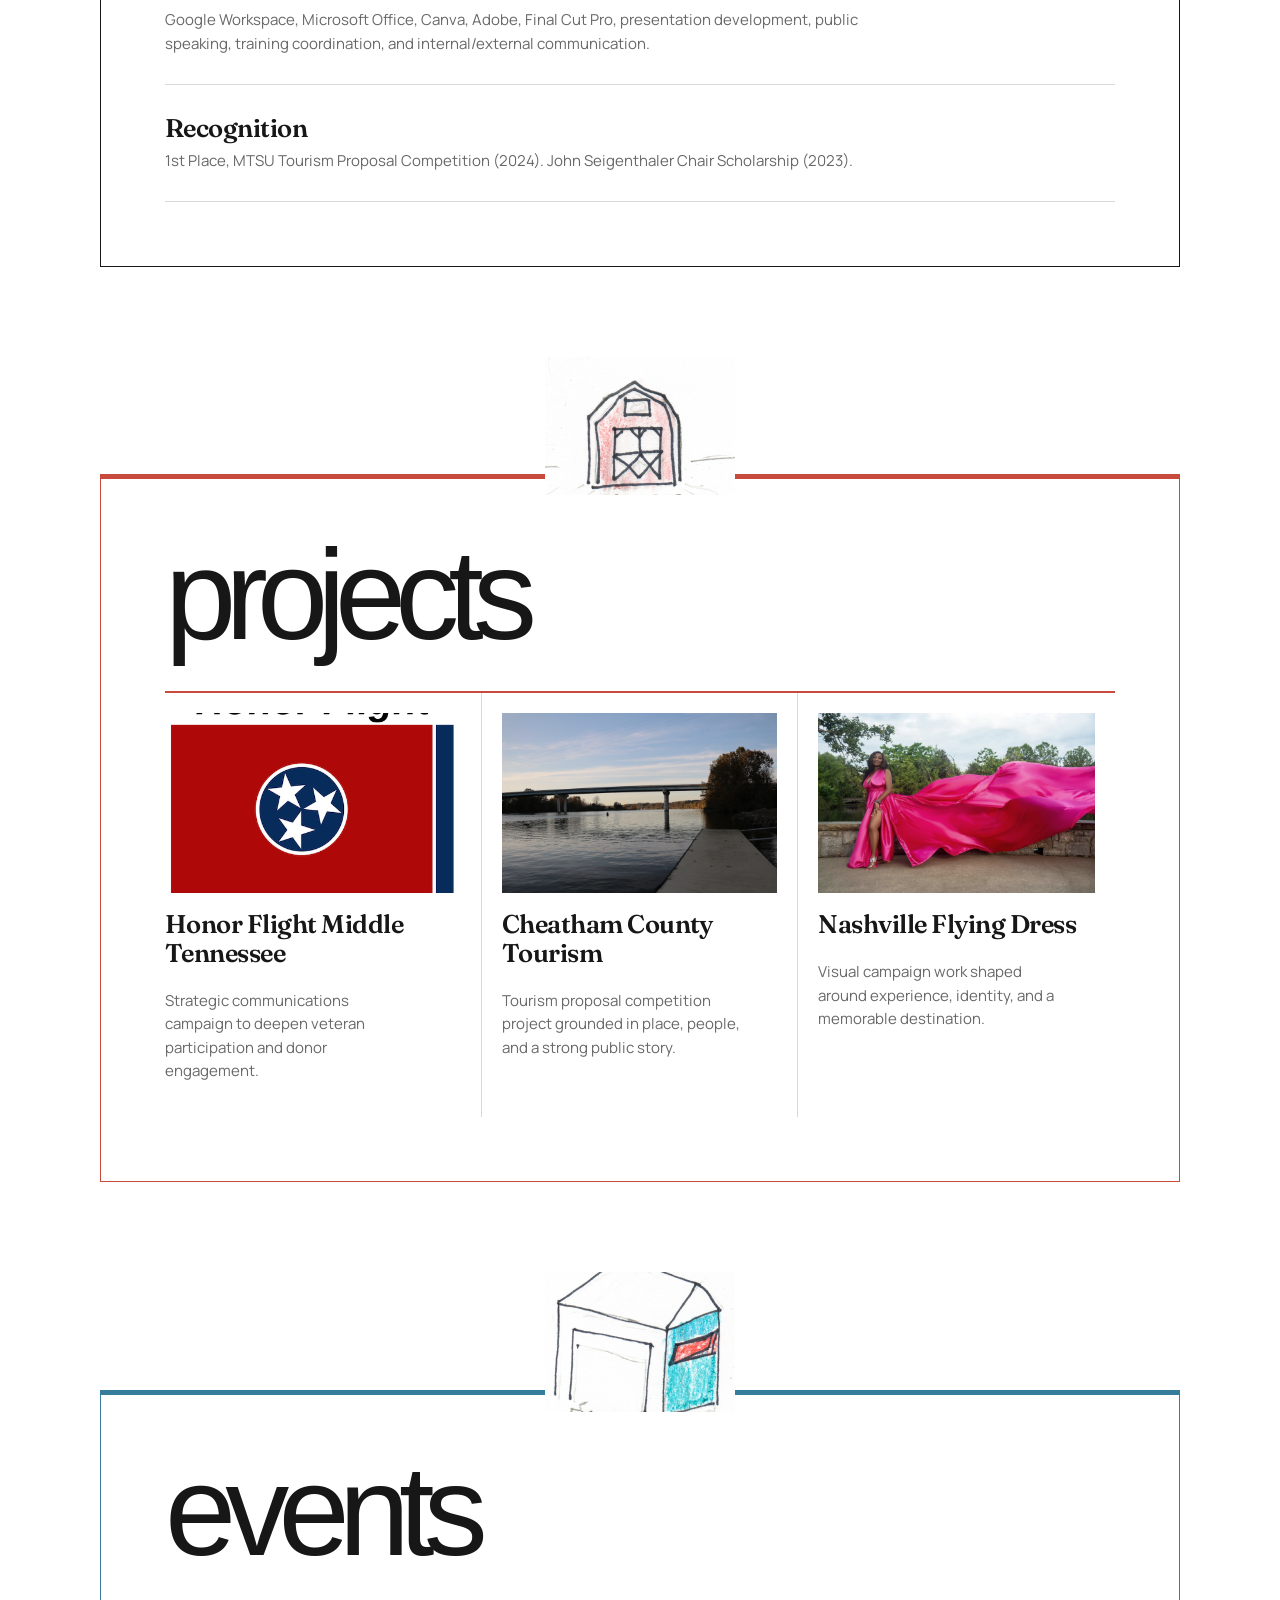
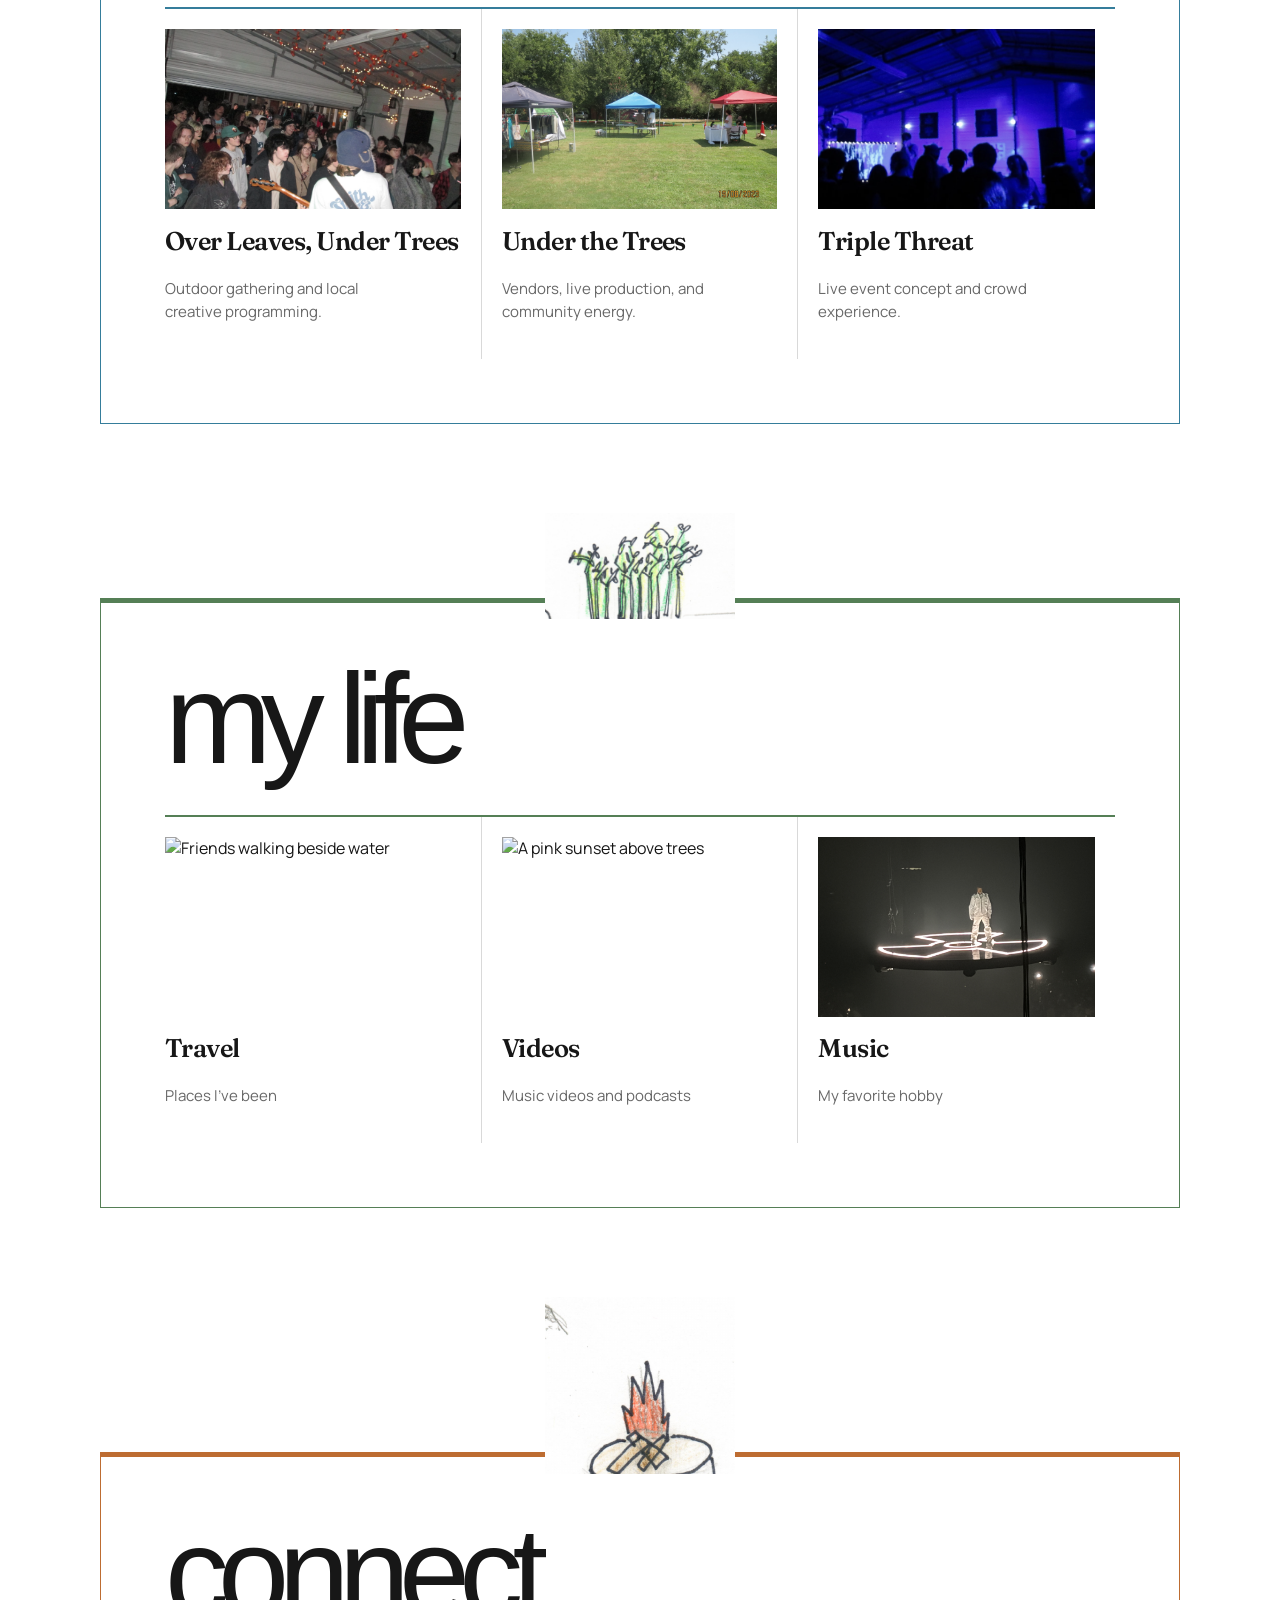
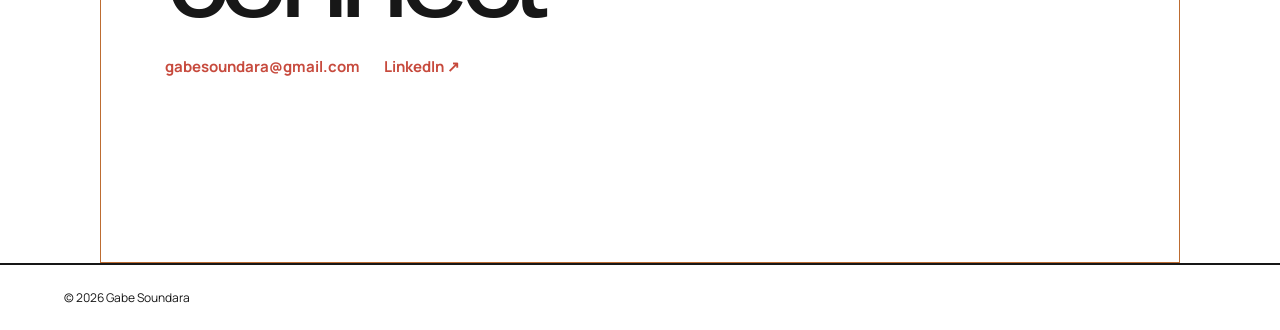
==== commit 358a3d7c: "Remove entry-type paragraphs from resume sections" ====
--- a/index.html
+++ b/index.html
@@ -85,14 +85,12 @@
           </article>
           <article id="resume-skills" class="resume-entry">
             <div>
-              <p class="entry-type">Skills</p>
               <h2>Skills</h2>
               <p>Google Workspace, Microsoft Office, Canva, Adobe, Final Cut Pro, presentation development, public speaking, training coordination, and internal/external communication.</p>
             </div>
           </article>
           <article id="resume-honors" class="resume-entry">
             <div>
-              <p class="entry-type">Honors</p>
               <h2>Recognition</h2>
               <p>1st Place, MTSU Tourism Proposal Competition (2024). John Seigenthaler Chair Scholarship (2023).</p>
             </div>
